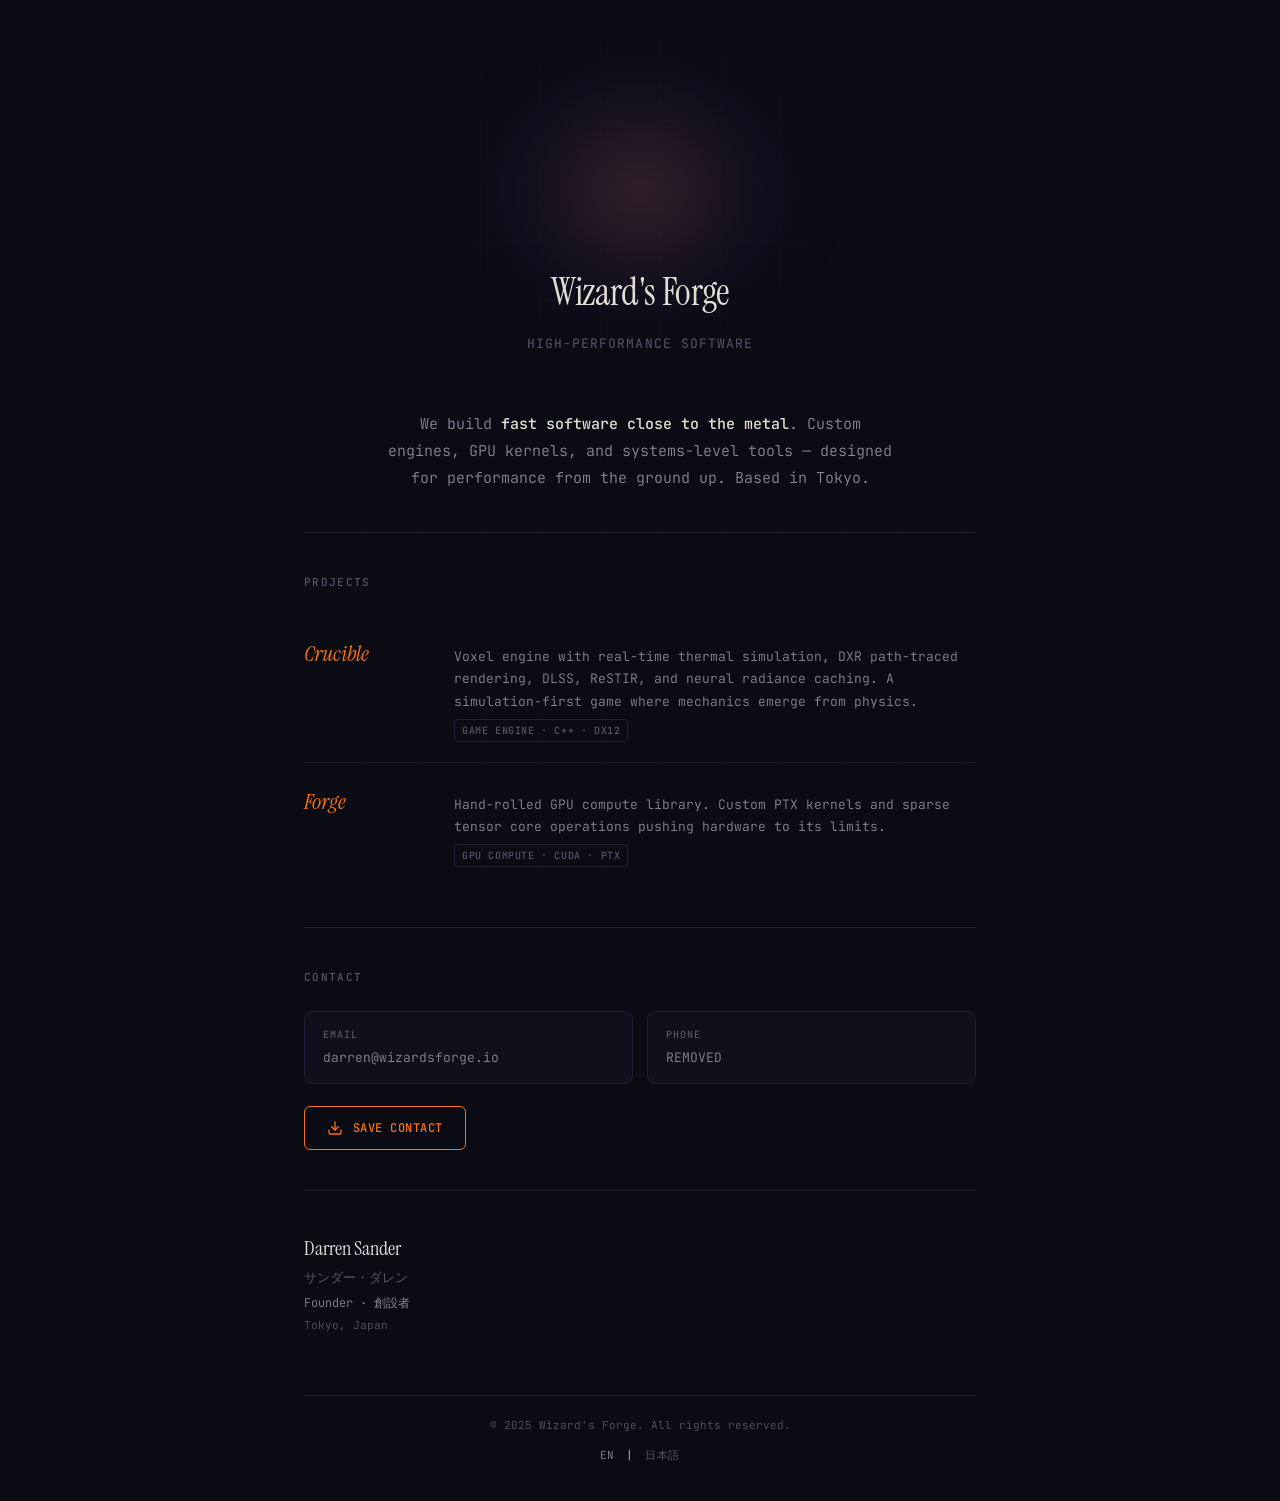
==== en/index.html @ 0713881e "Fix logo" ====
<!DOCTYPE html>
<html lang="en">
<head>
    <meta charset="UTF-8">
    <meta name="viewport" content="width=device-width, initial-scale=1.0">
    <meta http-equiv="Content-Security-Policy" content="upgrade-insecure-requests">
    <title>Wizard's Forge — High-Performance Software</title>
    <meta name="description" content="Wizard's Forge builds high-performance software close to the metal. Home of Crucible and Forge.">
    <link rel="alternate" hreflang="en" href="/en/">
    <link rel="alternate" hreflang="ja" href="/ja/">
    <link rel="preconnect" href="https://fonts.googleapis.com">
    <link href="https://fonts.googleapis.com/css2?family=JetBrains+Mono:wght@300;400;500;600&family=Instrument+Serif:ital@0;1&display=swap" rel="stylesheet">
    <style>
        :root {
            --bg: #0b0b14;
            --surface: #10101c;
            --surface-2: #161626;
            --border: #1e1e35;
            --border-subtle: #16162a;
            --text: #cdc9be;
            --text-bright: #e2ded4;
            --text-secondary: #8a8797;
            --text-dim: #56546a;
            --accent: #f97316;
            --accent-warm: #f59e0b;
            --accent-glow: rgba(249, 115, 22, 0.12);
            --accent-subtle: rgba(249, 115, 22, 0.06);
            --purple: #6b5ce7;
            --purple-glow: rgba(107, 92, 231, 0.10);
            --mono: 'JetBrains Mono', monospace;
            --serif: 'Instrument Serif', Georgia, serif;
        }

        * { margin: 0; padding: 0; box-sizing: border-box; }

        body {
            background: var(--bg);
            color: var(--text);
            font-family: var(--mono);
            font-weight: 300;
            line-height: 1.7;
            min-height: 100vh;
            overflow-x: hidden;
        }

        /* Grid bg */
        body::before {
            content: '';
            position: fixed;
            inset: 0;
            background-image:
                linear-gradient(var(--border-subtle) 1px, transparent 1px),
                linear-gradient(90deg, var(--border-subtle) 1px, transparent 1px);
            background-size: 60px 60px;
            opacity: 0.2;
            pointer-events: none;
            z-index: 0;
        }

        .container {
            position: relative;
            z-index: 1;
            max-width: 720px;
            margin: 0 auto;
            padding: 0 24px;
        }

        /* ===== HERO ===== */
        .hero {
            display: flex;
            flex-direction: column;
            align-items: center;
            padding: 72px 0 56px;
            text-align: center;
            position: relative;
        }

        /* Glow behind logo */
        .hero::before {
            content: '';
            position: absolute;
            top: 40px;
            left: 50%;
            transform: translateX(-50%);
            width: 400px;
            height: 300px;
            background:
                radial-gradient(ellipse 180px 160px at 50% 50%, var(--accent-glow) 0%, transparent 70%),
                radial-gradient(ellipse 300px 250px at 50% 50%, var(--purple-glow) 0%, transparent 70%);
            pointer-events: none;
            z-index: 0;
        }

        .hero-logo {
            width: 160px;
            height: 160px;
            border-radius: 20px;
            object-fit: cover;
            position: relative;
            z-index: 1;
            margin-bottom: 28px;
        }

        .hero-brand {
            font-family: var(--serif);
            font-size: 38px;
            font-weight: 400;
            color: var(--text-bright);
            letter-spacing: -0.01em;
            margin-bottom: 8px;
            position: relative;
            z-index: 1;
        }

        .hero-descriptor {
            font-size: 13px;
            font-weight: 400;
            color: var(--text-dim);
            letter-spacing: 0.08em;
            text-transform: uppercase;
            position: relative;
            z-index: 1;
        }

        /* ===== INTRO ===== */
        .intro {
            padding: 0 0 40px;
            border-bottom: 1px solid var(--border);
            text-align: center;
        }

        .intro p {
            font-size: 15px;
            color: var(--text-secondary);
            max-width: 520px;
            margin: 0 auto;
            line-height: 1.8;
        }

        .intro p strong {
            color: var(--text-bright);
            font-weight: 500;
        }

        /* ===== PROJECTS ===== */
        .projects {
            padding: 40px 0;
            border-bottom: 1px solid var(--border);
        }

        .section-label {
            font-size: 11px;
            font-weight: 500;
            color: var(--text-dim);
            letter-spacing: 0.12em;
            text-transform: uppercase;
            margin-bottom: 24px;
        }

        .project {
            padding: 20px 0;
            display: grid;
            grid-template-columns: 130px 1fr;
            gap: 20px;
            align-items: baseline;
        }

        .project + .project {
            border-top: 1px solid var(--border-subtle);
        }

        .project-name {
            font-family: var(--serif);
            font-size: 22px;
            font-style: italic;
            color: var(--accent);
        }

        .project-desc {
            font-size: 13px;
            color: var(--text-secondary);
            line-height: 1.7;
        }

        .project-tag {
            display: inline-block;
            font-size: 10px;
            font-weight: 500;
            color: var(--text-dim);
            letter-spacing: 0.06em;
            text-transform: uppercase;
            border: 1px solid var(--border);
            border-radius: 3px;
            padding: 2px 7px;
            margin-top: 6px;
        }

        /* ===== CONTACT ===== */
        .contact {
            padding: 40px 0;
            border-bottom: 1px solid var(--border);
        }

        .contact-grid {
            display: grid;
            grid-template-columns: 1fr 1fr;
            gap: 14px;
        }

        .contact-item {
            padding: 14px 18px;
            background: var(--surface);
            border: 1px solid var(--border);
            border-radius: 8px;
            text-decoration: none;
            color: var(--text-secondary);
            font-size: 13px;
            transition: all 0.2s ease;
            display: block;
        }

        .contact-item:hover {
            border-color: var(--accent);
            background: var(--accent-subtle);
            color: var(--text-bright);
        }

        .contact-label {
            font-size: 10px;
            font-weight: 500;
            color: var(--text-dim);
            letter-spacing: 0.1em;
            text-transform: uppercase;
            margin-bottom: 4px;
        }

        .contact-value {
            word-break: break-all;
        }

        .vcard-btn {
            display: inline-flex;
            align-items: center;
            gap: 10px;
            margin-top: 22px;
            padding: 11px 22px;
            background: transparent;
            border: 1px solid var(--accent);
            border-radius: 6px;
            color: var(--accent);
            font-family: var(--mono);
            font-size: 12px;
            font-weight: 500;
            letter-spacing: 0.04em;
            text-transform: uppercase;
            text-decoration: none;
            cursor: pointer;
            transition: all 0.2s ease;
        }

        .vcard-btn:hover {
            background: var(--accent);
            color: var(--bg);
        }

        .vcard-btn svg {
            width: 16px;
            height: 16px;
        }

        /* ===== PERSON ===== */
        .person {
            padding: 40px 0 60px;
        }

        .person-name {
            font-family: var(--serif);
            font-size: 20px;
            color: var(--text-bright);
            margin-bottom: 2px;
        }

        .person-name-jp {
            font-size: 13px;
            color: var(--text-dim);
            font-weight: 400;
        }

        .person-title {
            font-size: 12px;
            color: var(--text-secondary);
            margin-top: 4px;
        }

        .person-location {
            font-size: 11px;
            color: var(--text-dim);
            margin-top: 2px;
        }

        /* Footer */
        footer {
            padding: 20px 0 36px;
            border-top: 1px solid var(--border);
        }

        footer p {
            font-size: 11px;
            color: var(--text-dim);
            text-align: center;
        }

        .lang-switch {
            display: flex;
            justify-content: center;
            gap: 12px;
            margin-top: 12px;
            font-size: 11px;
        }

        .lang-switch a {
            color: var(--text-dim);
            text-decoration: none;
            letter-spacing: 0.05em;
            transition: color 0.2s ease;
        }

        .lang-switch a:hover {
            color: var(--accent);
        }

        .lang-switch .lang-current {
            color: var(--text-secondary);
            cursor: default;
        }

        /* Animations */
        @keyframes fadeUp {
            from { opacity: 0; transform: translateY(16px); }
            to { opacity: 1; transform: translateY(0); }
        }

        .hero, .intro, .projects, .contact, .person {
            animation: fadeUp 0.6s ease-out both;
        }
        .intro { animation-delay: 0.08s; }
        .projects { animation-delay: 0.16s; }
        .contact { animation-delay: 0.24s; }
        .person { animation-delay: 0.32s; }

        @media (max-width: 600px) {
            .hero { padding: 48px 0 40px; }
            .hero-logo { width: 120px; height: 120px; }
            .hero-brand { font-size: 28px; }
            .project {
                grid-template-columns: 1fr;
                gap: 6px;
            }
            .contact-grid {
                grid-template-columns: 1fr;
            }
        }
    </style>
</head>
<body>
    <div class="container">
        <section class="hero">
            <img src="/wizards_forge_bold_v4_1024.svg" alt="Wizard's Forge" class="hero-logo">
            <h1 class="hero-brand">Wizard's Forge</h1>
            <div class="hero-descriptor">High-Performance Software</div>
        </section>

        <section class="intro">
            <p>
                We build <strong>fast software close to the metal</strong>. Custom engines, GPU kernels, and systems-level tools — designed for performance from the ground up. Based in Tokyo.
            </p>
        </section>

        <section class="projects">
            <div class="section-label">Projects</div>

            <div class="project">
                <div class="project-name">Crucible</div>
                <div>
                    <div class="project-desc">
                        Voxel engine with real-time thermal simulation, DXR path-traced rendering, DLSS, ReSTIR, and neural radiance caching. A simulation-first game where mechanics emerge from physics.
                    </div>
                    <span class="project-tag">Game Engine · C++ · DX12</span>
                </div>
            </div>

            <div class="project">
                <div class="project-name">Forge</div>
                <div>
                    <div class="project-desc">
                        Hand-rolled GPU compute library. Custom PTX kernels and sparse tensor core operations pushing hardware to its limits.
                    </div>
                    <span class="project-tag">GPU Compute · CUDA · PTX</span>
                </div>
            </div>


        </section>

        <section class="contact">
            <div class="section-label">Contact</div>
            <div class="contact-grid">
                <a href="mailto:darren@wizardsforge.io" class="contact-item">
                    <div class="contact-label">Email</div>
                    <div class="contact-value">darren@wizardsforge.io</div>
                </a>
                <a href="tel:REMOVED" class="contact-item">
                    <div class="contact-label">Phone</div>
                    <div class="contact-value">REMOVED</div>
                </a>
            </div>

            <a href="/darren-sander.vcf" class="vcard-btn" download>
                <svg viewBox="0 0 24 24" fill="none" stroke="currentColor" stroke-width="2" stroke-linecap="round" stroke-linejoin="round">
                    <path d="M21 15v4a2 2 0 0 1-2 2H5a2 2 0 0 1-2-2v-4"/>
                    <polyline points="7 10 12 15 17 10"/>
                    <line x1="12" y1="15" x2="12" y2="3"/>
                </svg>
                Save Contact
            </a>
        </section>

        <section class="person">
            <div>
                <div class="person-name">Darren Sander</div>
                <div class="person-name-jp">サンダー・ダレン</div>
                <div class="person-title">Founder · 創設者</div>
                <div class="person-location">Tokyo, Japan</div>
            </div>
        </section>

        <footer>
            <p>&copy; 2025 Wizard's Forge. All rights reserved.</p>
            <div class="lang-switch">
                <span class="lang-current">EN</span>
                <span>|</span>
                <a href="/ja/" onclick="document.cookie='lang=ja;path=/;max-age=31536000;SameSite=Lax;Secure';">日本語</a>
            </div>
        </footer>
    </div>
</body>
</html>
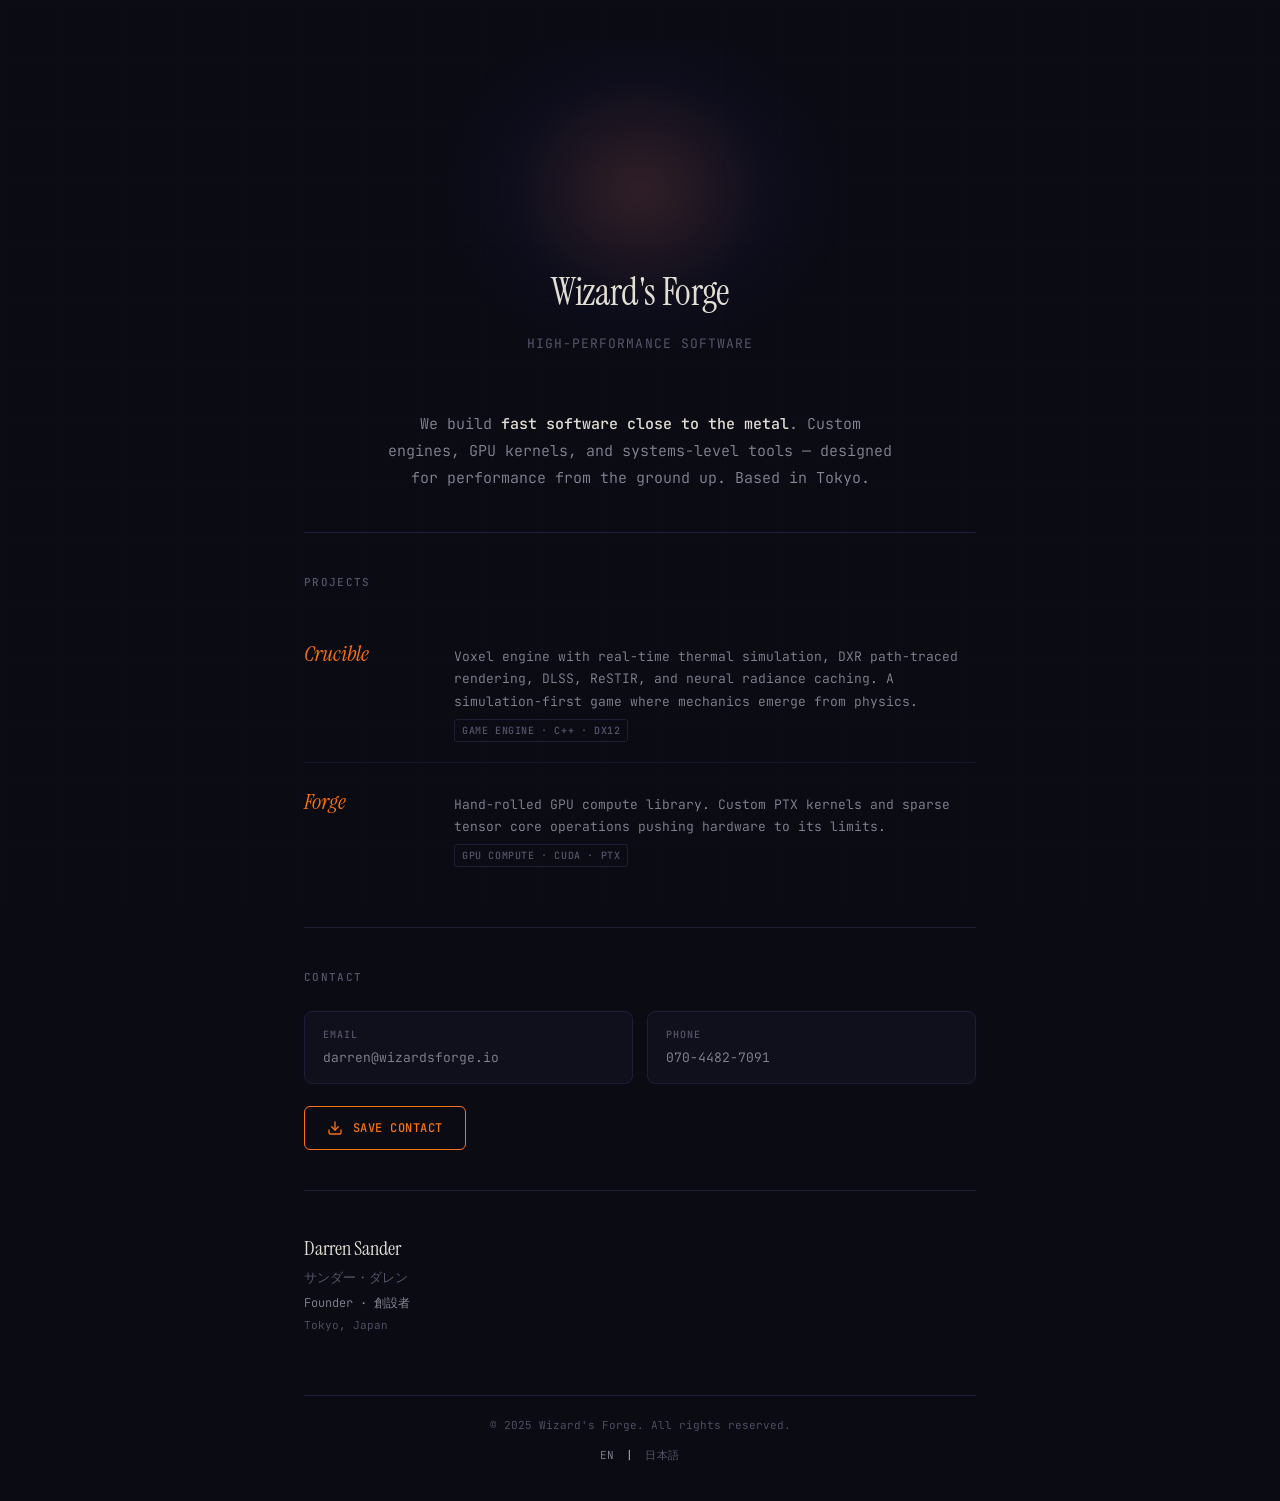
==== commit 77e7d8bc: "Fix logo" ====
--- a/en/index.html
+++ b/en/index.html
@@ -409,9 +409,9 @@
                     <div class="contact-label">Email</div>
                     <div class="contact-value">darren@wizardsforge.io</div>
                 </a>
-                <a href="tel:REMOVED" class="contact-item">
+                <a href="tel:+81-70-4482-7091" class="contact-item">
                     <div class="contact-label">Phone</div>
-                    <div class="contact-value">REMOVED</div>
+                    <div class="contact-value">070-4482-7091</div>
                 </a>
             </div>
 
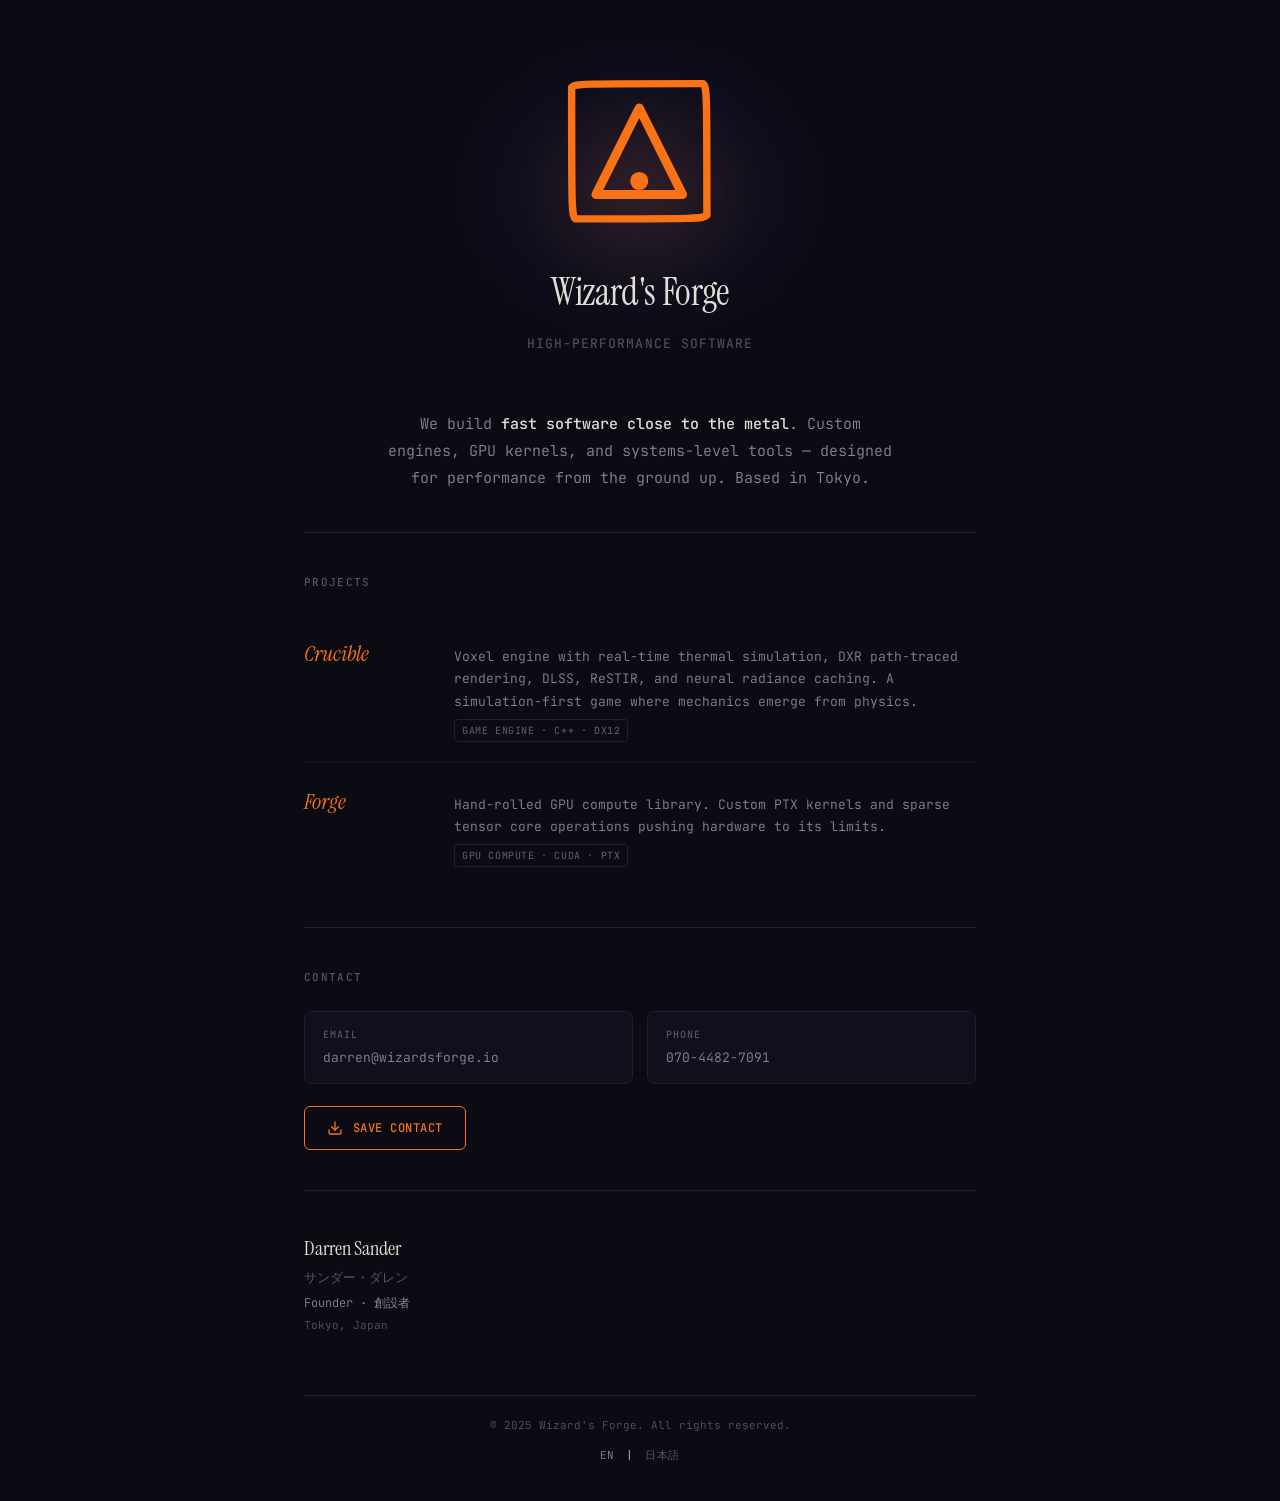
==== commit 7795ef39: "Fixed logo not appearing at top of page" ====
--- a/en/index.html
+++ b/en/index.html
@@ -365,7 +365,7 @@
 <body>
     <div class="container">
         <section class="hero">
-            <img src="/wizards_forge_bold_v4_1024.svg" alt="Wizard's Forge" class="hero-logo">
+            <img src="../wizards_forge_bold_v4_1024.svg" alt="Wizard's Forge" class="hero-logo">
             <h1 class="hero-brand">Wizard's Forge</h1>
             <div class="hero-descriptor">High-Performance Software</div>
         </section>
@@ -415,7 +415,7 @@
                 </a>
             </div>
 
-            <a href="/darren-sander.vcf" class="vcard-btn" download>
+            <a href="../darren-sander.vcf" class="vcard-btn" download>
                 <svg viewBox="0 0 24 24" fill="none" stroke="currentColor" stroke-width="2" stroke-linecap="round" stroke-linejoin="round">
                     <path d="M21 15v4a2 2 0 0 1-2 2H5a2 2 0 0 1-2-2v-4"/>
                     <polyline points="7 10 12 15 17 10"/>
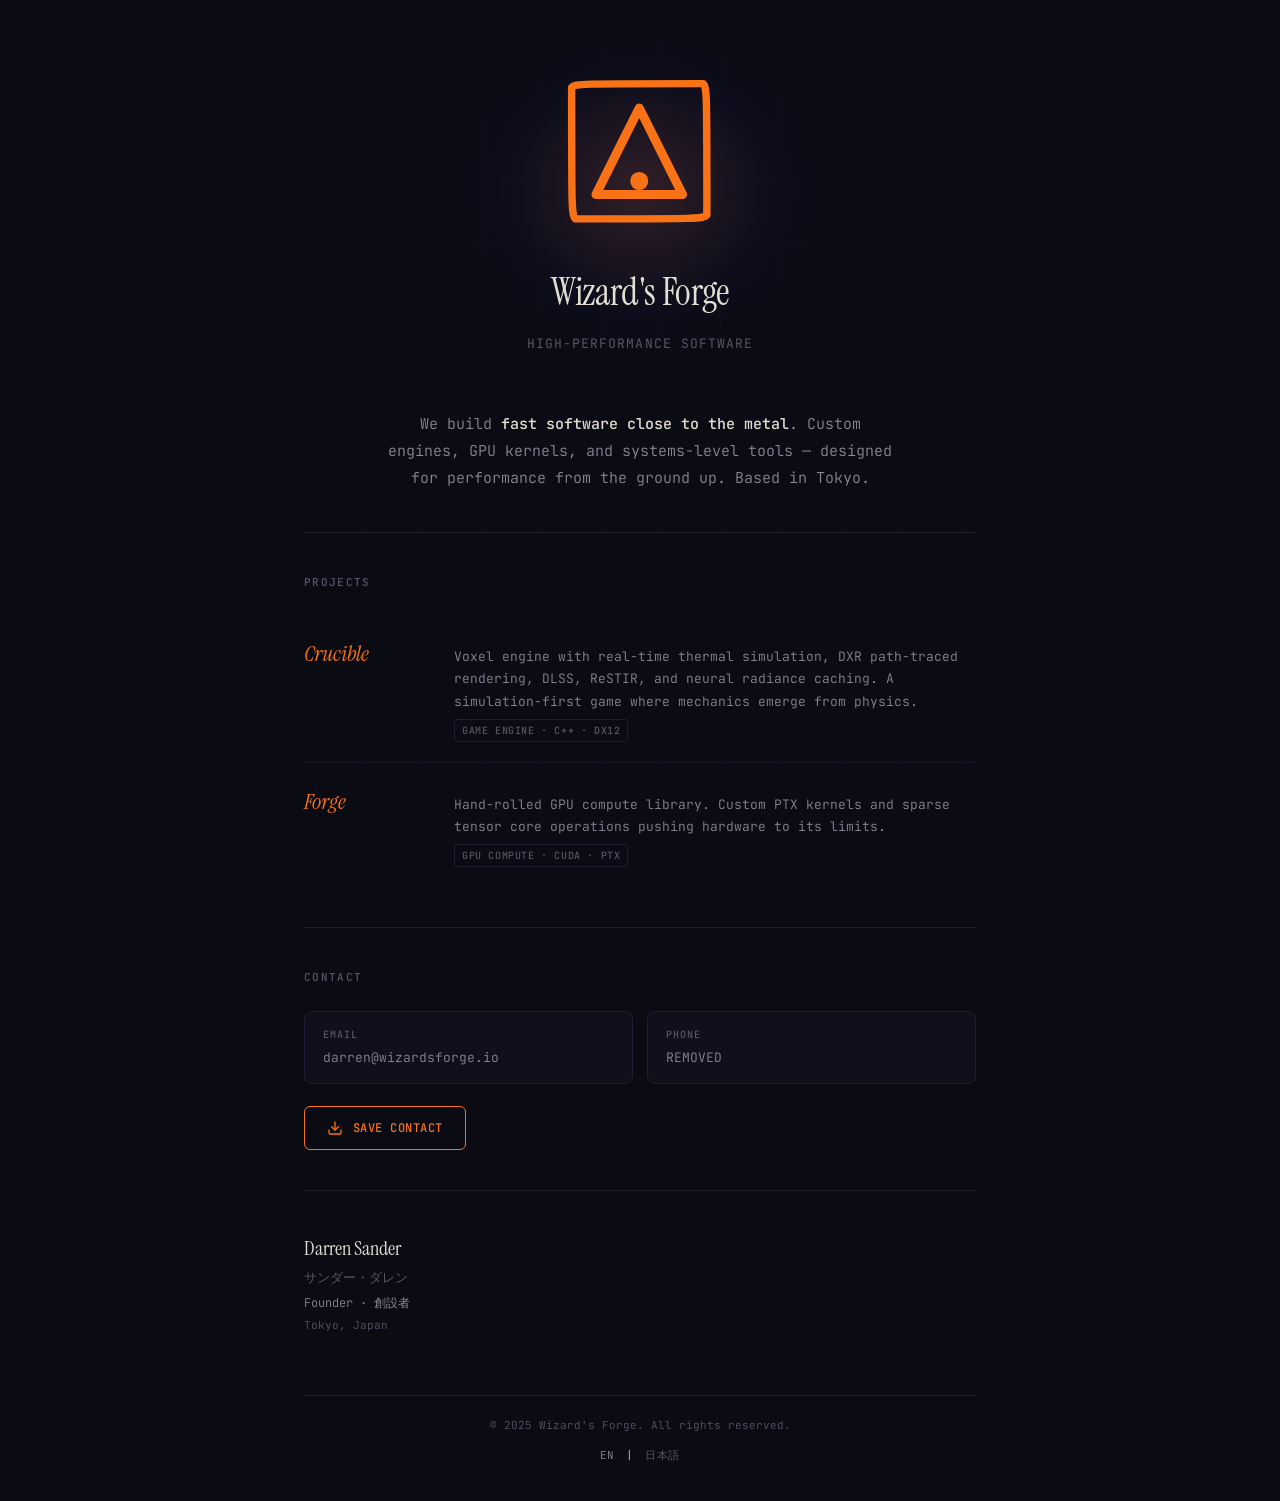
==== commit e56db9f9: "Fixed logo not appearing at top of page" ====
--- a/en/index.html
+++ b/en/index.html
@@ -409,9 +409,9 @@
                     <div class="contact-label">Email</div>
                     <div class="contact-value">darren@wizardsforge.io</div>
                 </a>
-                <a href="tel:+81-70-4482-7091" class="contact-item">
+                <a href="tel:REMOVED" class="contact-item">
                     <div class="contact-label">Phone</div>
-                    <div class="contact-value">070-4482-7091</div>
+                    <div class="contact-value">REMOVED</div>
                 </a>
             </div>
 
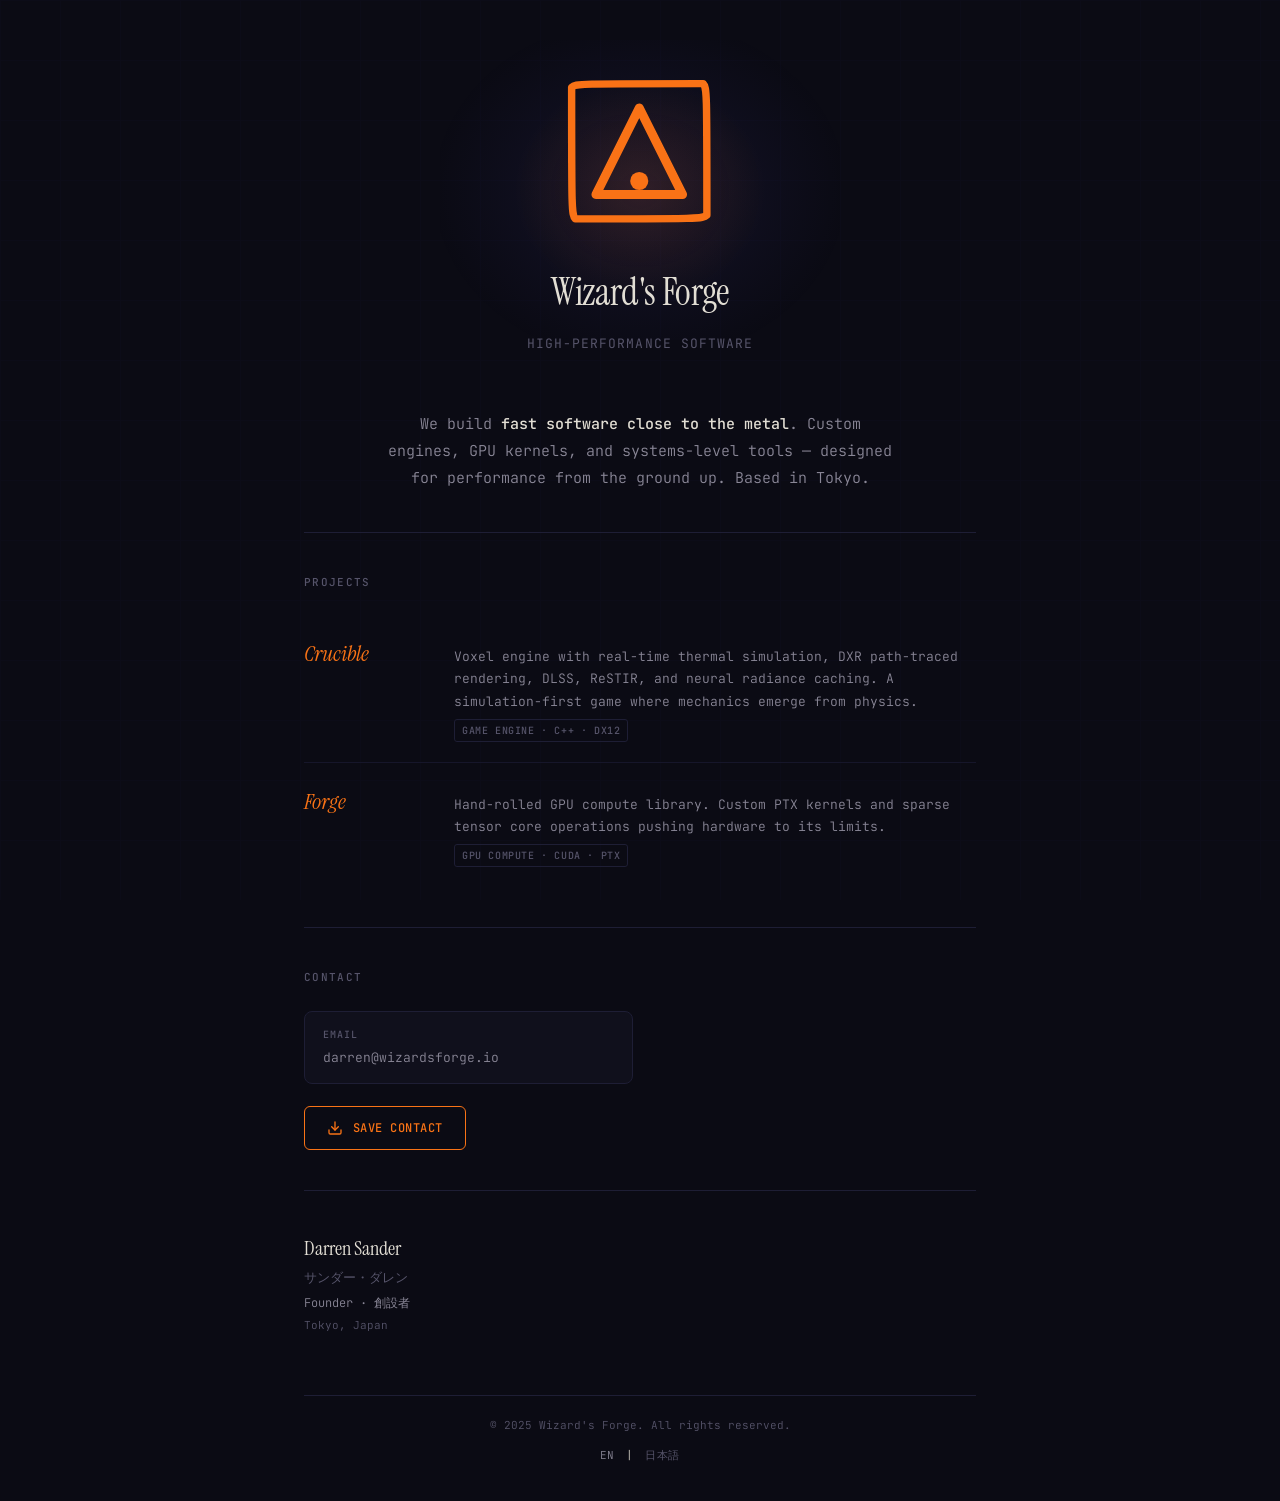
==== commit 5f9f7a6e: "Remove personal phone number from site and vCard" ====
--- a/en/index.html
+++ b/en/index.html
@@ -409,10 +409,6 @@
                     <div class="contact-label">Email</div>
                     <div class="contact-value">darren@wizardsforge.io</div>
                 </a>
-                <a href="tel:REMOVED" class="contact-item">
-                    <div class="contact-label">Phone</div>
-                    <div class="contact-value">REMOVED</div>
-                </a>
             </div>
 
             <a href="../darren-sander.vcf" class="vcard-btn" download>
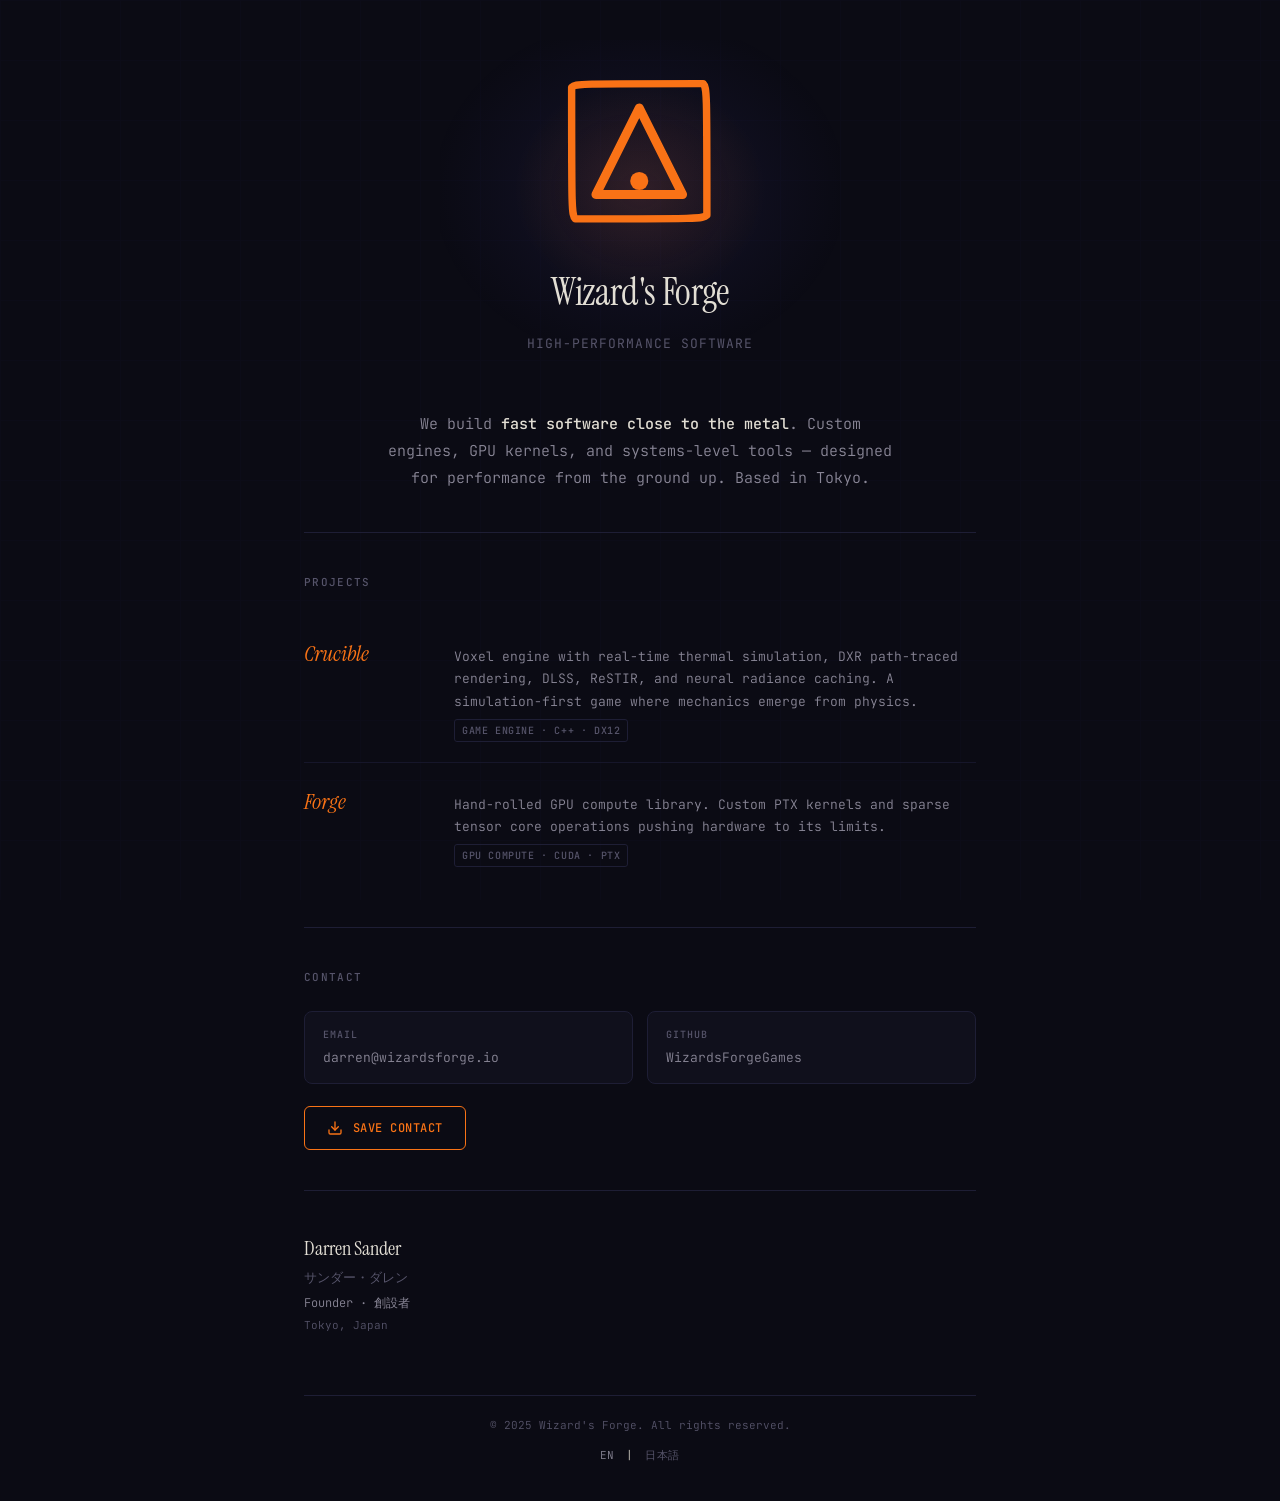
==== commit 342ae635: "Add GitHub link to contact section" ====
--- a/en/index.html
+++ b/en/index.html
@@ -409,6 +409,10 @@
                     <div class="contact-label">Email</div>
                     <div class="contact-value">darren@wizardsforge.io</div>
                 </a>
+                <a href="https://github.com/WizardsForgeGames" class="contact-item" target="_blank" rel="noopener">
+                    <div class="contact-label">GitHub</div>
+                    <div class="contact-value">WizardsForgeGames</div>
+                </a>
             </div>
 
             <a href="../darren-sander.vcf" class="vcard-btn" download>
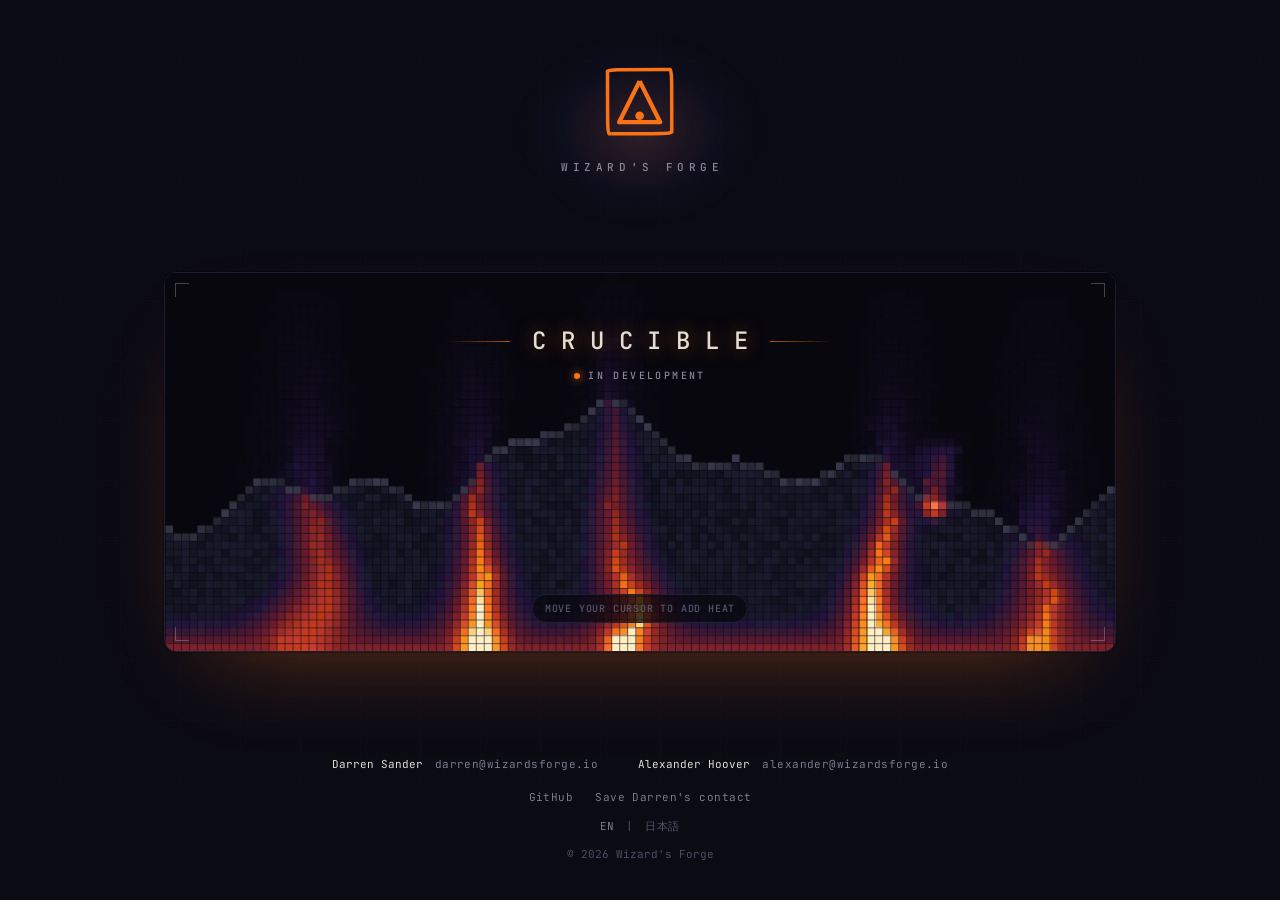
==== commit 069e9109: "[FEAT] Redesign site as a Crucible teaser Wizard's Forge now exists for Crucible, so the page is par" ====
--- a/en/index.html
+++ b/en/index.html
@@ -4,444 +4,64 @@
     <meta charset="UTF-8">
     <meta name="viewport" content="width=device-width, initial-scale=1.0">
     <meta http-equiv="Content-Security-Policy" content="upgrade-insecure-requests">
-    <title>Wizard's Forge — High-Performance Software</title>
-    <meta name="description" content="Wizard's Forge builds high-performance software close to the metal. Home of Crucible and Forge.">
+    <title>Wizard's Forge — Crucible</title>
+    <meta name="description" content="Crucible. In development at Wizard's Forge.">
+    <meta name="theme-color" content="#0b0b14">
+    <meta property="og:type" content="website">
+    <meta property="og:site_name" content="Wizard's Forge">
+    <meta property="og:title" content="Crucible">
+    <meta property="og:description" content="In development at Wizard's Forge.">
+    <meta property="og:url" content="https://wizardsforge.io/en/">
+    <meta property="og:image" content="https://wizardsforge.io/wizards_forge_bold_v4_1024.png">
+    <meta name="twitter:card" content="summary">
+    <link rel="icon" type="image/svg+xml" href="/wizards_forge_bold_v4_1024.svg">
     <link rel="alternate" hreflang="en" href="/en/">
     <link rel="alternate" hreflang="ja" href="/ja/">
     <link rel="preconnect" href="https://fonts.googleapis.com">
-    <link href="https://fonts.googleapis.com/css2?family=JetBrains+Mono:wght@300;400;500;600&family=Instrument+Serif:ital@0;1&display=swap" rel="stylesheet">
-    <style>
-        :root {
-            --bg: #0b0b14;
-            --surface: #10101c;
-            --surface-2: #161626;
-            --border: #1e1e35;
-            --border-subtle: #16162a;
-            --text: #cdc9be;
-            --text-bright: #e2ded4;
-            --text-secondary: #8a8797;
-            --text-dim: #56546a;
-            --accent: #f97316;
-            --accent-warm: #f59e0b;
-            --accent-glow: rgba(249, 115, 22, 0.12);
-            --accent-subtle: rgba(249, 115, 22, 0.06);
-            --purple: #6b5ce7;
-            --purple-glow: rgba(107, 92, 231, 0.10);
-            --mono: 'JetBrains Mono', monospace;
-            --serif: 'Instrument Serif', Georgia, serif;
-        }
-
-        * { margin: 0; padding: 0; box-sizing: border-box; }
-
-        body {
-            background: var(--bg);
-            color: var(--text);
-            font-family: var(--mono);
-            font-weight: 300;
-            line-height: 1.7;
-            min-height: 100vh;
-            overflow-x: hidden;
-        }
-
-        /* Grid bg */
-        body::before {
-            content: '';
-            position: fixed;
-            inset: 0;
-            background-image:
-                linear-gradient(var(--border-subtle) 1px, transparent 1px),
-                linear-gradient(90deg, var(--border-subtle) 1px, transparent 1px);
-            background-size: 60px 60px;
-            opacity: 0.2;
-            pointer-events: none;
-            z-index: 0;
-        }
-
-        .container {
-            position: relative;
-            z-index: 1;
-            max-width: 720px;
-            margin: 0 auto;
-            padding: 0 24px;
-        }
-
-        /* ===== HERO ===== */
-        .hero {
-            display: flex;
-            flex-direction: column;
-            align-items: center;
-            padding: 72px 0 56px;
-            text-align: center;
-            position: relative;
-        }
-
-        /* Glow behind logo */
-        .hero::before {
-            content: '';
-            position: absolute;
-            top: 40px;
-            left: 50%;
-            transform: translateX(-50%);
-            width: 400px;
-            height: 300px;
-            background:
-                radial-gradient(ellipse 180px 160px at 50% 50%, var(--accent-glow) 0%, transparent 70%),
-                radial-gradient(ellipse 300px 250px at 50% 50%, var(--purple-glow) 0%, transparent 70%);
-            pointer-events: none;
-            z-index: 0;
-        }
-
-        .hero-logo {
-            width: 160px;
-            height: 160px;
-            border-radius: 20px;
-            object-fit: cover;
-            position: relative;
-            z-index: 1;
-            margin-bottom: 28px;
-        }
-
-        .hero-brand {
-            font-family: var(--serif);
-            font-size: 38px;
-            font-weight: 400;
-            color: var(--text-bright);
-            letter-spacing: -0.01em;
-            margin-bottom: 8px;
-            position: relative;
-            z-index: 1;
-        }
-
-        .hero-descriptor {
-            font-size: 13px;
-            font-weight: 400;
-            color: var(--text-dim);
-            letter-spacing: 0.08em;
-            text-transform: uppercase;
-            position: relative;
-            z-index: 1;
-        }
-
-        /* ===== INTRO ===== */
-        .intro {
-            padding: 0 0 40px;
-            border-bottom: 1px solid var(--border);
-            text-align: center;
-        }
-
-        .intro p {
-            font-size: 15px;
-            color: var(--text-secondary);
-            max-width: 520px;
-            margin: 0 auto;
-            line-height: 1.8;
-        }
-
-        .intro p strong {
-            color: var(--text-bright);
-            font-weight: 500;
-        }
-
-        /* ===== PROJECTS ===== */
-        .projects {
-            padding: 40px 0;
-            border-bottom: 1px solid var(--border);
-        }
-
-        .section-label {
-            font-size: 11px;
-            font-weight: 500;
-            color: var(--text-dim);
-            letter-spacing: 0.12em;
-            text-transform: uppercase;
-            margin-bottom: 24px;
-        }
-
-        .project {
-            padding: 20px 0;
-            display: grid;
-            grid-template-columns: 130px 1fr;
-            gap: 20px;
-            align-items: baseline;
-        }
-
-        .project + .project {
-            border-top: 1px solid var(--border-subtle);
-        }
-
-        .project-name {
-            font-family: var(--serif);
-            font-size: 22px;
-            font-style: italic;
-            color: var(--accent);
-        }
-
-        .project-desc {
-            font-size: 13px;
-            color: var(--text-secondary);
-            line-height: 1.7;
-        }
-
-        .project-tag {
-            display: inline-block;
-            font-size: 10px;
-            font-weight: 500;
-            color: var(--text-dim);
-            letter-spacing: 0.06em;
-            text-transform: uppercase;
-            border: 1px solid var(--border);
-            border-radius: 3px;
-            padding: 2px 7px;
-            margin-top: 6px;
-        }
-
-        /* ===== CONTACT ===== */
-        .contact {
-            padding: 40px 0;
-            border-bottom: 1px solid var(--border);
-        }
-
-        .contact-grid {
-            display: grid;
-            grid-template-columns: 1fr 1fr;
-            gap: 14px;
-        }
-
-        .contact-item {
-            padding: 14px 18px;
-            background: var(--surface);
-            border: 1px solid var(--border);
-            border-radius: 8px;
-            text-decoration: none;
-            color: var(--text-secondary);
-            font-size: 13px;
-            transition: all 0.2s ease;
-            display: block;
-        }
-
-        .contact-item:hover {
-            border-color: var(--accent);
-            background: var(--accent-subtle);
-            color: var(--text-bright);
-        }
-
-        .contact-label {
-            font-size: 10px;
-            font-weight: 500;
-            color: var(--text-dim);
-            letter-spacing: 0.1em;
-            text-transform: uppercase;
-            margin-bottom: 4px;
-        }
-
-        .contact-value {
-            word-break: break-all;
-        }
-
-        .vcard-btn {
-            display: inline-flex;
-            align-items: center;
-            gap: 10px;
-            margin-top: 22px;
-            padding: 11px 22px;
-            background: transparent;
-            border: 1px solid var(--accent);
-            border-radius: 6px;
-            color: var(--accent);
-            font-family: var(--mono);
-            font-size: 12px;
-            font-weight: 500;
-            letter-spacing: 0.04em;
-            text-transform: uppercase;
-            text-decoration: none;
-            cursor: pointer;
-            transition: all 0.2s ease;
-        }
-
-        .vcard-btn:hover {
-            background: var(--accent);
-            color: var(--bg);
-        }
-
-        .vcard-btn svg {
-            width: 16px;
-            height: 16px;
-        }
-
-        /* ===== PERSON ===== */
-        .person {
-            padding: 40px 0 60px;
-        }
-
-        .person-name {
-            font-family: var(--serif);
-            font-size: 20px;
-            color: var(--text-bright);
-            margin-bottom: 2px;
-        }
-
-        .person-name-jp {
-            font-size: 13px;
-            color: var(--text-dim);
-            font-weight: 400;
-        }
-
-        .person-title {
-            font-size: 12px;
-            color: var(--text-secondary);
-            margin-top: 4px;
-        }
-
-        .person-location {
-            font-size: 11px;
-            color: var(--text-dim);
-            margin-top: 2px;
-        }
-
-        /* Footer */
-        footer {
-            padding: 20px 0 36px;
-            border-top: 1px solid var(--border);
-        }
-
-        footer p {
-            font-size: 11px;
-            color: var(--text-dim);
-            text-align: center;
-        }
-
-        .lang-switch {
-            display: flex;
-            justify-content: center;
-            gap: 12px;
-            margin-top: 12px;
-            font-size: 11px;
-        }
-
-        .lang-switch a {
-            color: var(--text-dim);
-            text-decoration: none;
-            letter-spacing: 0.05em;
-            transition: color 0.2s ease;
-        }
-
-        .lang-switch a:hover {
-            color: var(--accent);
-        }
-
-        .lang-switch .lang-current {
-            color: var(--text-secondary);
-            cursor: default;
-        }
-
-        /* Animations */
-        @keyframes fadeUp {
-            from { opacity: 0; transform: translateY(16px); }
-            to { opacity: 1; transform: translateY(0); }
-        }
-
-        .hero, .intro, .projects, .contact, .person {
-            animation: fadeUp 0.6s ease-out both;
-        }
-        .intro { animation-delay: 0.08s; }
-        .projects { animation-delay: 0.16s; }
-        .contact { animation-delay: 0.24s; }
-        .person { animation-delay: 0.32s; }
-
-        @media (max-width: 600px) {
-            .hero { padding: 48px 0 40px; }
-            .hero-logo { width: 120px; height: 120px; }
-            .hero-brand { font-size: 28px; }
-            .project {
-                grid-template-columns: 1fr;
-                gap: 6px;
-            }
-            .contact-grid {
-                grid-template-columns: 1fr;
-            }
-        }
-    </style>
+    <link href="https://fonts.googleapis.com/css2?family=JetBrains+Mono:wght@300;400;500;600&display=swap" rel="stylesheet">
+    <link rel="stylesheet" href="/assets/site.css">
 </head>
 <body>
     <div class="container">
-        <section class="hero">
-            <img src="../wizards_forge_bold_v4_1024.svg" alt="Wizard's Forge" class="hero-logo">
-            <h1 class="hero-brand">Wizard's Forge</h1>
-            <div class="hero-descriptor">High-Performance Software</div>
-        </section>
+        <header class="hero">
+            <svg class="hero-logo" viewBox="-2.0 -2.0 27.5 27.5" role="img" aria-label="Wizard's Forge logo">
+                <path class="stroke" pathLength="1" d="M 1.417 23.244 C 21.827 23.244 22.610 23.244 23.244 22.610 L 23.244 21.827 C 23.244 1.417 23.244 0.634 22.610 0.0 L 21.827 0.0 C 1.417 0.0 0.634 0.0 0.0 0.634 L 0.0 1.417 C 0.0 21.827 0.0 22.610 0.634 23.244 Z" stroke="#f97216" fill="none" stroke-width="1.275" stroke-linejoin="round"/>
+                <path class="stroke" pathLength="1" d="M 11.622 4.184 L 4.184 19.060 L 19.060 19.060 Z" stroke="#f97216" fill="none" stroke-width="1.559" stroke-linejoin="round"/>
+                <circle class="core" cx="11.622" cy="16.736" r="1.559" fill="#f97216"/>
+            </svg>
+            <div class="hero-brand">Wizard's Forge</div>
+        </header>
 
-        <section class="intro">
-            <p>
-                We build <strong>fast software close to the metal</strong>. Custom engines, GPU kernels, and systems-level tools — designed for performance from the ground up. Based in Tokyo.
-            </p>
-        </section>
-
-        <section class="projects">
-            <div class="section-label">Projects</div>
-
-            <div class="project">
-                <div class="project-name">Crucible</div>
-                <div>
-                    <div class="project-desc">
-                        Voxel engine with real-time thermal simulation, DXR path-traced rendering, DLSS, ReSTIR, and neural radiance caching. A simulation-first game where mechanics emerge from physics.
-                    </div>
-                    <span class="project-tag">Game Engine · C++ · DX12</span>
+        <main class="teaser">
+            <div class="teaser-stage" data-heat>
+                <canvas aria-hidden="true"></canvas>
+                <span class="corner tl"></span><span class="corner tr"></span>
+                <span class="corner bl"></span><span class="corner br"></span>
+                <div class="teaser-title">
+                    <h1 class="teaser-name"><span>Crucible</span></h1>
+                    <div class="teaser-status"><span class="status-dot"></span>In development</div>
                 </div>
+                <div class="hud hud-hint" data-touch="Drag to add heat">Move your cursor to add heat</div>
             </div>
-
-            <div class="project">
-                <div class="project-name">Forge</div>
-                <div>
-                    <div class="project-desc">
-                        Hand-rolled GPU compute library. Custom PTX kernels and sparse tensor core operations pushing hardware to its limits.
-                    </div>
-                    <span class="project-tag">GPU Compute · CUDA · PTX</span>
-                </div>
-            </div>
-
-
-        </section>
-
-        <section class="contact">
-            <div class="section-label">Contact</div>
-            <div class="contact-grid">
-                <a href="mailto:darren@wizardsforge.io" class="contact-item">
-                    <div class="contact-label">Email</div>
-                    <div class="contact-value">darren@wizardsforge.io</div>
-                </a>
-                <a href="https://github.com/WizardsForgeGames" class="contact-item" target="_blank" rel="noopener">
-                    <div class="contact-label">GitHub</div>
-                    <div class="contact-value">WizardsForgeGames</div>
-                </a>
-            </div>
-
-            <a href="../darren-sander.vcf" class="vcard-btn" download>
-                <svg viewBox="0 0 24 24" fill="none" stroke="currentColor" stroke-width="2" stroke-linecap="round" stroke-linejoin="round">
-                    <path d="M21 15v4a2 2 0 0 1-2 2H5a2 2 0 0 1-2-2v-4"/>
-                    <polyline points="7 10 12 15 17 10"/>
-                    <line x1="12" y1="15" x2="12" y2="3"/>
-                </svg>
-                Save Contact
-            </a>
-        </section>
-
-        <section class="person">
-            <div>
-                <div class="person-name">Darren Sander</div>
-                <div class="person-name-jp">サンダー・ダレン</div>
-                <div class="person-title">Founder · 創設者</div>
-                <div class="person-location">Tokyo, Japan</div>
-            </div>
-        </section>
+        </main>
 
         <footer>
-            <p>&copy; 2025 Wizard's Forge. All rights reserved.</p>
+            <div class="people">
+                <div class="person"><span class="person-name">Darren Sander</span><a href="mailto:darren@wizardsforge.io">darren@wizardsforge.io</a></div>
+                <div class="person"><span class="person-name">Alexander Hoover</span><a href="mailto:alexander@wizardsforge.io">alexander@wizardsforge.io</a></div>
+            </div>
+            <div class="footer-links">
+                <a href="https://github.com/WizardsForgeGames" target="_blank" rel="noopener">GitHub</a>
+                <a href="../darren-sander.vcf" download>Save Darren's contact</a>
+            </div>
             <div class="lang-switch">
                 <span class="lang-current">EN</span>
                 <span>|</span>
                 <a href="/ja/" onclick="document.cookie='lang=ja;path=/;max-age=31536000;SameSite=Lax;Secure';">日本語</a>
             </div>
+            <p>&copy; 2026 Wizard's Forge</p>
         </footer>
     </div>
+    <script src="/assets/heat.js" defer></script>
 </body>
 </html>
--- a/assets/site.css
+++ b/assets/site.css
@@ -0,0 +1,375 @@
+:root {
+    --bg: #0b0b14;
+    --border: #1e1e35;
+    --border-subtle: #16162a;
+    --text-bright: #e2ded4;
+    --text-secondary: #8a8797;
+    --text-dim: #56546a;
+    --accent: #f97316;
+    --accent-glow: rgba(249, 115, 22, 0.12);
+    --purple-glow: rgba(107, 92, 231, 0.10);
+    --mono: 'JetBrains Mono', monospace;
+    --body: var(--mono);
+}
+
+* { margin: 0; padding: 0; box-sizing: border-box; }
+
+body {
+    background: var(--bg);
+    color: var(--text-secondary);
+    font-family: var(--body);
+    font-weight: 300;
+    line-height: 1.7;
+    min-height: 100vh;
+    overflow-x: hidden;
+}
+
+/* Grid bg */
+body::before {
+    content: '';
+    position: fixed;
+    inset: 0;
+    background-image:
+        linear-gradient(var(--border-subtle) 1px, transparent 1px),
+        linear-gradient(90deg, var(--border-subtle) 1px, transparent 1px);
+    background-size: 60px 60px;
+    opacity: 0.2;
+    pointer-events: none;
+    z-index: 0;
+}
+
+.container {
+    position: relative;
+    z-index: 1;
+    max-width: 1000px;
+    min-height: 100vh;
+    margin: 0 auto;
+    padding: 0 24px;
+    display: flex;
+    flex-direction: column;
+}
+
+/* ===== MASTHEAD ===== */
+.hero {
+    display: flex;
+    flex-direction: column;
+    align-items: center;
+    padding: 64px 0 40px;
+    position: relative;
+}
+
+/* Glow behind logo */
+.hero::before {
+    content: '';
+    position: absolute;
+    top: 30px;
+    left: 50%;
+    transform: translateX(-50%);
+    width: 300px;
+    height: 200px;
+    background:
+        radial-gradient(ellipse 110px 90px at 50% 50%, var(--accent-glow) 0%, transparent 70%),
+        radial-gradient(ellipse 180px 140px at 50% 50%, var(--purple-glow) 0%, transparent 70%);
+    pointer-events: none;
+    animation: breathe 6s ease-in-out infinite;
+}
+
+.hero-logo {
+    width: 76px;
+    height: 76px;
+    position: relative;
+    margin-bottom: 18px;
+    overflow: visible;
+}
+
+.hero-logo .stroke {
+    stroke-dasharray: 1;
+    stroke-dashoffset: 1;
+    animation: draw 1.4s cubic-bezier(0.65, 0, 0.35, 1) forwards;
+}
+.hero-logo .stroke + .stroke { animation-delay: 0.5s; }
+
+.hero-logo .core {
+    opacity: 0;
+    transform-origin: 11.622px 16.736px;
+    animation: ignite 0.9s ease-out 1.5s forwards, flicker 3.2s ease-in-out 2.4s infinite;
+}
+
+.hero-brand {
+    font-family: var(--mono);
+    font-size: 11px;
+    font-weight: 500;
+    color: var(--text-secondary);
+    letter-spacing: 0.42em;
+    padding-left: 0.42em; /* balance trailing tracking so the label centres */
+    text-transform: uppercase;
+    position: relative;
+}
+
+/* ===== CRUCIBLE ===== */
+.teaser {
+    flex: 1;
+    display: flex;
+    flex-direction: column;
+    justify-content: center;
+}
+
+.teaser-stage {
+    position: relative;
+    aspect-ratio: 5 / 2;
+    border: 1px solid var(--border);
+    border-radius: 12px;
+    overflow: hidden;
+    background: #07070d;
+    cursor: crosshair;
+    touch-action: pan-y;
+    box-shadow: 0 0 0 1px rgba(0, 0, 0, 0.3), 0 40px 100px -50px rgba(249, 115, 22, 0.45);
+}
+
+.teaser-stage canvas {
+    position: absolute;
+    inset: 0;
+    width: 100%;
+    height: 100%;
+    image-rendering: pixelated;
+    display: block;
+}
+
+/* Cell seams so the field reads as discrete blocks */
+.teaser-stage::after {
+    content: '';
+    position: absolute;
+    inset: 0;
+    background-image:
+        linear-gradient(rgba(7, 7, 13, 0.55) 1px, transparent 1px),
+        linear-gradient(90deg, rgba(7, 7, 13, 0.55) 1px, transparent 1px);
+    background-size: calc(100% / var(--cols, 120)) calc(100% / var(--rows, 48));
+    pointer-events: none;
+}
+
+/* The name is a label, not a wordmark: the official logo comes with the reveal */
+.teaser-title {
+    position: absolute;
+    z-index: 2;
+    top: 15%;
+    left: 0;
+    right: 0;
+    display: flex;
+    flex-direction: column;
+    align-items: center;
+    gap: 14px;
+    pointer-events: none;
+}
+
+.teaser-name {
+    display: flex;
+    align-items: center;
+    gap: 22px;
+    font-family: var(--mono);
+    font-size: clamp(16px, 2.4vw, 24px);
+    font-weight: 500;
+    line-height: 1;
+    letter-spacing: 0.62em;
+    text-transform: uppercase;
+    color: var(--text-bright);
+    text-shadow: 0 0 18px rgba(249, 115, 22, 0.55), 0 0 2px rgba(7, 7, 13, 0.9);
+}
+
+/* Trailing tracking would push the word off-centre; pull it back */
+.teaser-name span { margin-right: -0.62em; }
+
+.teaser-name::before,
+.teaser-name::after {
+    content: '';
+    width: clamp(24px, 6vw, 64px);
+    height: 1px;
+    background: linear-gradient(90deg, transparent, rgba(249, 115, 22, 0.7));
+}
+.teaser-name::after { transform: scaleX(-1); }
+
+.teaser-status {
+    display: flex;
+    align-items: center;
+    gap: 8px;
+    font-family: var(--mono);
+    font-size: 10px;
+    font-weight: 500;
+    letter-spacing: 0.24em;
+    text-transform: uppercase;
+    color: var(--text-secondary);
+}
+
+/* Viewfinder corners */
+.corner {
+    position: absolute;
+    z-index: 2;
+    width: 14px;
+    height: 14px;
+    border-color: rgba(226, 222, 212, 0.28);
+    border-style: solid;
+    border-width: 0;
+    pointer-events: none;
+}
+.corner.tl { top: 10px; left: 10px; border-top-width: 1px; border-left-width: 1px; }
+.corner.tr { top: 10px; right: 10px; border-top-width: 1px; border-right-width: 1px; }
+.corner.bl { bottom: 10px; left: 10px; border-bottom-width: 1px; border-left-width: 1px; }
+.corner.br { bottom: 10px; right: 10px; border-bottom-width: 1px; border-right-width: 1px; }
+
+.hud {
+    position: absolute;
+    z-index: 2;
+    font-family: var(--mono);
+    font-size: 10px;
+    font-weight: 500;
+    letter-spacing: 0.12em;
+    text-transform: uppercase;
+    color: var(--text-secondary);
+    pointer-events: none;
+    display: flex;
+    align-items: center;
+    gap: 8px;
+}
+
+.hud-hint {
+    bottom: 28px;
+    left: 50%;
+    transform: translateX(-50%);
+    white-space: nowrap;
+    padding: 5px 12px;
+    border-radius: 999px;
+    background: rgba(7, 7, 13, 0.72);
+    border: 1px solid var(--border);
+    color: var(--text-dim);
+    letter-spacing: 0.08em;
+    transition: opacity 0.6s ease;
+}
+.teaser-stage.touched .hud-hint { opacity: 0; }
+
+.status-dot {
+    width: 6px;
+    height: 6px;
+    border-radius: 50%;
+    background: var(--accent);
+    box-shadow: 0 0 8px var(--accent);
+    animation: pulse 1.8s ease-in-out infinite;
+}
+
+/* Footer */
+footer {
+    padding: 48px 0 36px;
+    display: flex;
+    flex-direction: column;
+    align-items: center;
+    gap: 10px;
+    font-family: var(--mono);
+    font-size: 11px;
+    color: var(--text-dim);
+}
+
+.people {
+    display: flex;
+    flex-wrap: wrap;
+    justify-content: center;
+    gap: 8px 40px;
+    margin-bottom: 4px;
+}
+
+.person {
+    display: flex;
+    flex-wrap: wrap;
+    justify-content: center;
+    align-items: baseline;
+    gap: 4px 12px;
+}
+
+.person-name {
+    color: var(--text-bright);
+    font-weight: 400;
+}
+
+.footer-links {
+    display: flex;
+    flex-wrap: wrap;
+    justify-content: center;
+    gap: 8px 22px;
+}
+
+footer a {
+    color: var(--text-secondary);
+    text-decoration: none;
+    letter-spacing: 0.04em;
+    transition: color 0.2s ease;
+}
+
+footer a:hover {
+    color: var(--accent);
+}
+
+.lang-switch {
+    display: flex;
+    gap: 12px;
+}
+
+.lang-switch a {
+    color: var(--text-dim);
+}
+
+.lang-switch .lang-current {
+    color: var(--text-secondary);
+    cursor: default;
+}
+
+/* Animations */
+@keyframes fadeUp {
+    from { opacity: 0; transform: translateY(16px); }
+    to { opacity: 1; transform: translateY(0); }
+}
+
+@keyframes draw {
+    to { stroke-dashoffset: 0; }
+}
+
+@keyframes ignite {
+    0% { opacity: 0; transform: scale(0.2); }
+    60% { opacity: 1; transform: scale(1.5); }
+    100% { opacity: 1; transform: scale(1); }
+}
+
+@keyframes flicker {
+    0%, 100% { filter: drop-shadow(0 0 0.6px #f97316); }
+    50% { filter: drop-shadow(0 0 1.6px #f59e0b); }
+}
+
+@keyframes breathe {
+    0%, 100% { opacity: 0.8; }
+    50% { opacity: 1; }
+}
+
+@keyframes pulse {
+    0%, 100% { opacity: 1; }
+    50% { opacity: 0.35; }
+}
+
+.hero, .teaser, footer {
+    animation: fadeUp 0.6s ease-out both;
+}
+.teaser { animation-delay: 0.2s; }
+footer { animation-delay: 0.4s; }
+
+@media (prefers-reduced-motion: reduce) {
+    *, *::before, *::after {
+        animation-duration: 0.01ms !important;
+        animation-iteration-count: 1 !important;
+        animation-delay: 0s !important;
+        transition: none !important;
+    }
+}
+
+@media (max-width: 640px) {
+    .hero { padding: 48px 0 32px; }
+    .hero-logo { width: 60px; height: 60px; }
+    .teaser-stage { aspect-ratio: 4 / 5; }
+    .teaser-title { top: 13%; }
+    .teaser-name { gap: 14px; letter-spacing: 0.5em; }
+    .teaser-name span { margin-right: -0.5em; }
+}
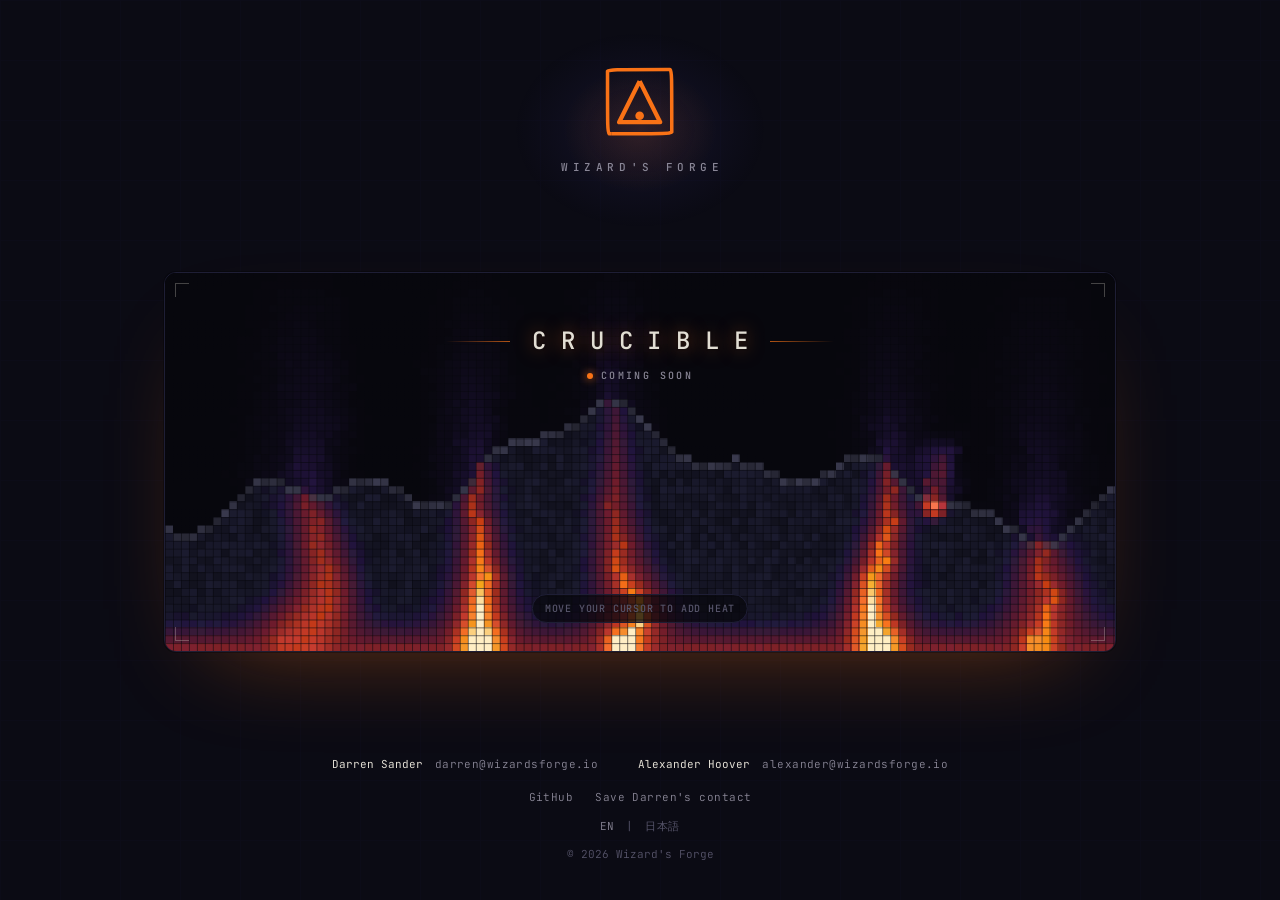
==== commit 2094c8a5: "[DOC] Crucible status: Coming soon instead of In development" ====
--- a/en/index.html
+++ b/en/index.html
@@ -5,12 +5,12 @@
     <meta name="viewport" content="width=device-width, initial-scale=1.0">
     <meta http-equiv="Content-Security-Policy" content="upgrade-insecure-requests">
     <title>Wizard's Forge — Crucible</title>
-    <meta name="description" content="Crucible. In development at Wizard's Forge.">
+    <meta name="description" content="Crucible. Coming soon from Wizard's Forge.">
     <meta name="theme-color" content="#0b0b14">
     <meta property="og:type" content="website">
     <meta property="og:site_name" content="Wizard's Forge">
     <meta property="og:title" content="Crucible">
-    <meta property="og:description" content="In development at Wizard's Forge.">
+    <meta property="og:description" content="Coming soon from Wizard's Forge.">
     <meta property="og:url" content="https://wizardsforge.io/en/">
     <meta property="og:image" content="https://wizardsforge.io/wizards_forge_bold_v4_1024.png">
     <meta name="twitter:card" content="summary">
@@ -39,7 +39,7 @@
                 <span class="corner bl"></span><span class="corner br"></span>
                 <div class="teaser-title">
                     <h1 class="teaser-name"><span>Crucible</span></h1>
-                    <div class="teaser-status"><span class="status-dot"></span>In development</div>
+                    <div class="teaser-status"><span class="status-dot"></span>Coming soon</div>
                 </div>
                 <div class="hud hud-hint" data-touch="Drag to add heat">Move your cursor to add heat</div>
             </div>
